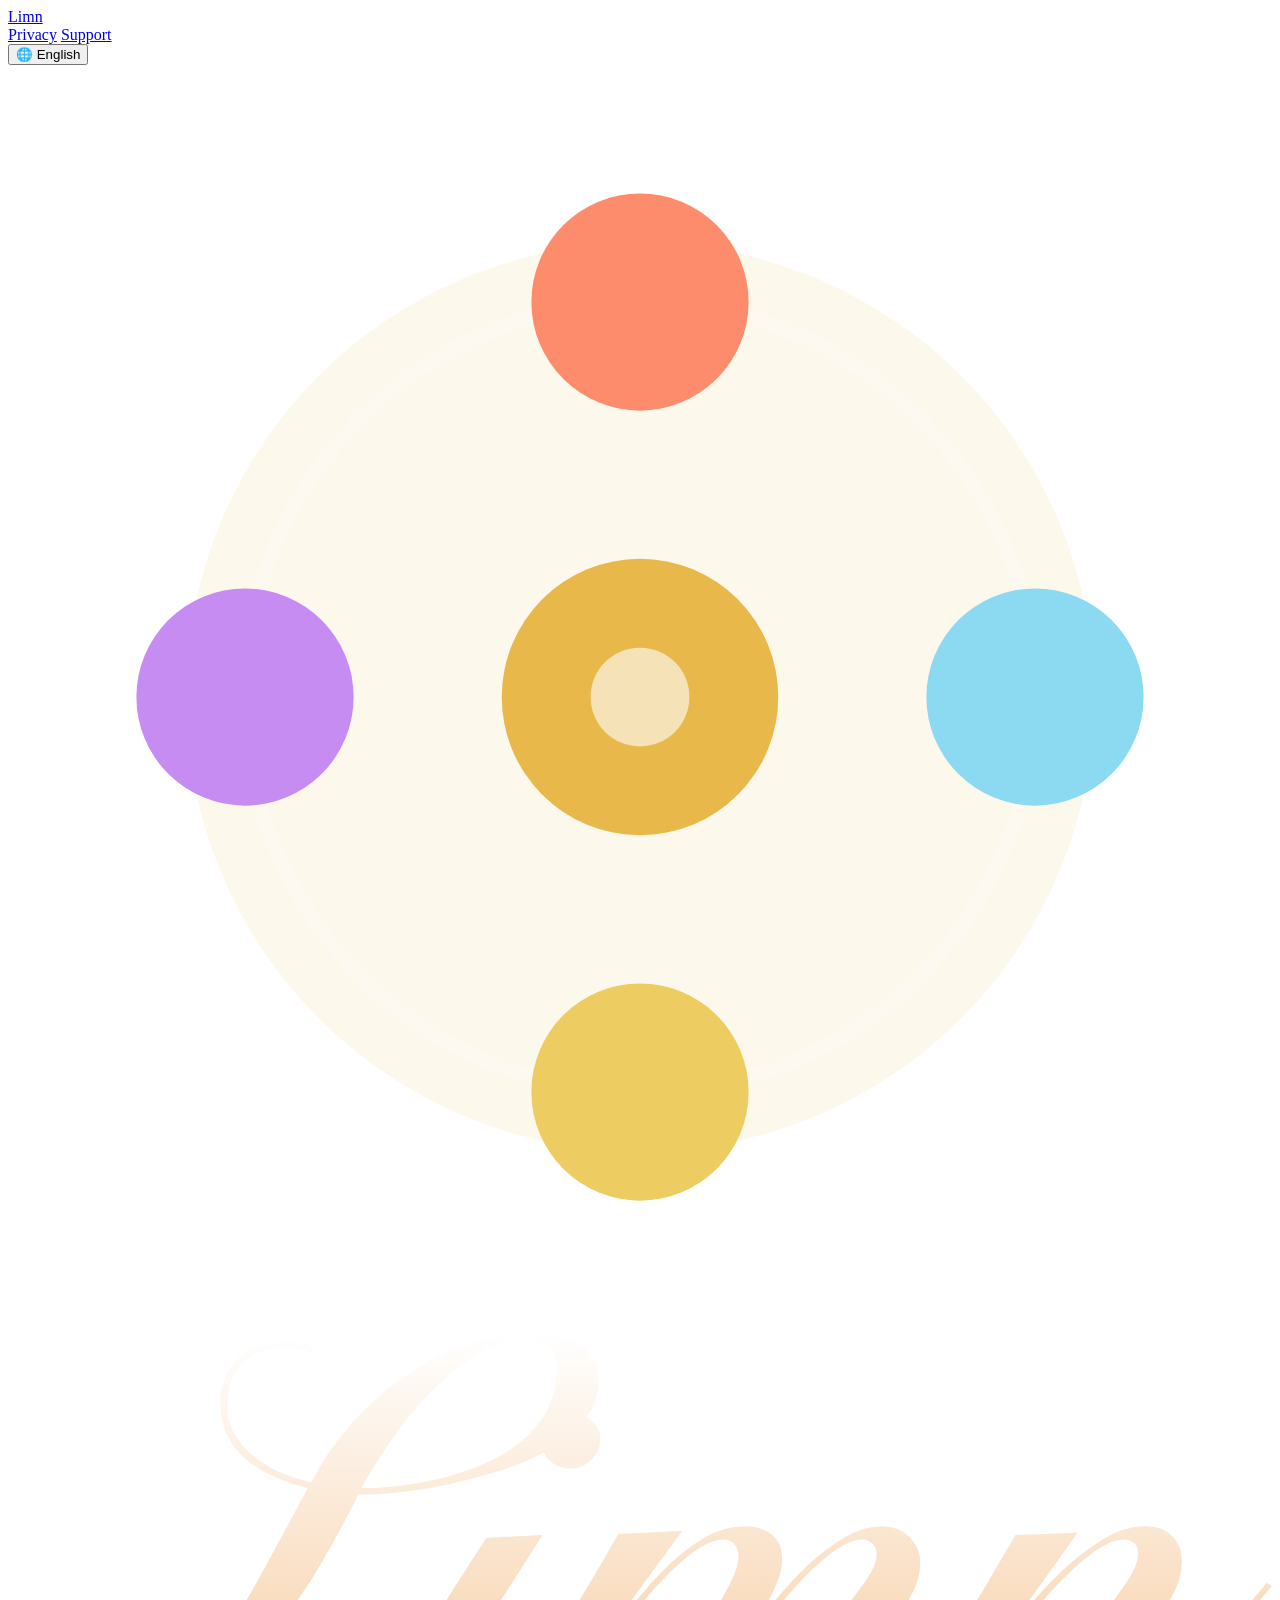
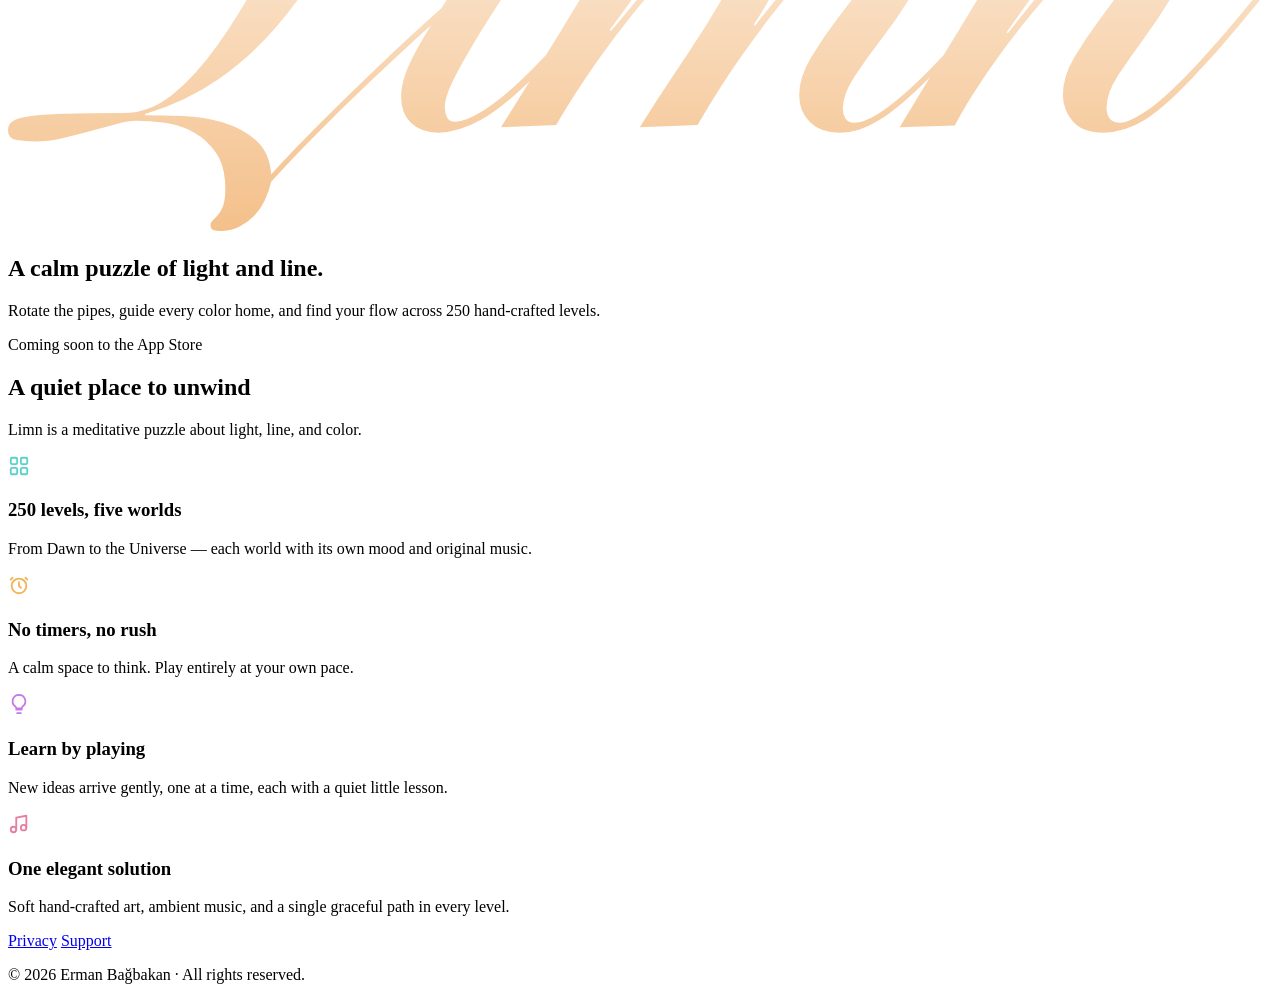
==== limn-game/index.html @ e61c1042 "Rename index.html to index.html" ====
<!doctype html>
<html lang="en">
<head>
<meta charset="utf-8">
<meta name="viewport" content="width=device-width, initial-scale=1">
<title>Limn — A calm puzzle of light and line</title>
<meta name="description" content="Limn is a meditative color-flow puzzle. Rotate the pipes, guide every color home, across 250 hand-crafted levels. No timers, no rush.">
<link rel="preconnect" href="https://fonts.googleapis.com">
<link rel="preconnect" href="https://fonts.gstatic.com" crossorigin>
<link href="https://fonts.googleapis.com/css2?family=Quicksand:wght@500;600;700&family=Sacramento&display=swap" rel="stylesheet">
<link rel="stylesheet" href="style.css">
<style>
  .spin{transform-origin:64px 64px;animation:spin 26s linear infinite}
  @keyframes spin{to{transform:rotate(360deg)}}
  @media(prefers-reduced-motion:reduce){.spin{animation:none}}
</style>
</head>
<body>
<header>
  <div class="wrap nav">
    <a class="brand" href="index.html"><span class="mark">Limn</span></a>
    <div class="nav-right">
      <a class="nav-link" href="privacy.html" data-i18n="nav.privacy">Privacy</a>
      <a class="nav-link" href="support.html" data-i18n="nav.support">Support</a>
      <div class="langpick">
        <button class="langbtn" aria-label="Language">🌐 <span class="langcur">English</span></button>
        <div class="langmenu" role="menu"></div>
      </div>
    </div>
  </div>
</header>

<main>
  <section class="hero wrap">
    <svg class="logo-orbit" viewBox="0 0 128 128" aria-hidden="true">
      <circle cx="64" cy="64" r="46" fill="rgba(232,184,75,.10)"/>
      <circle cx="64" cy="64" r="40" fill="none" stroke="rgba(255,255,255,.18)" stroke-width="1.5"/>
      <g class="spin">
        <circle cx="64" cy="24" r="11" fill="#fc8c6b"/>
        <circle cx="104" cy="64" r="11" fill="#8cd9f2"/>
        <circle cx="64" cy="104" r="11" fill="#edcc61"/>
        <circle cx="24" cy="64" r="11" fill="#c78cf2"/>
      </g>
      <circle cx="64" cy="64" r="14" fill="#e8b84b"/>
      <circle cx="64" cy="64" r="5" fill="rgba(255,255,255,.6)"/>
    </svg>
    <svg class="wordmark-svg" viewBox="0 0 463 182.4" role="img" aria-label="Limn" xmlns="http://www.w3.org/2000/svg">
      <defs><linearGradient id="wm" x1="0" y1="0" x2="0" y2="1"><stop offset="0" stop-color="#ffffff"/><stop offset="1" stop-color="#f4c08a"/></linearGradient></defs>
      <path fill="url(#wm)" d="M169.4 94.0 Q161.6 101.0 151.7 110.0 Q141.8 119.0 131.8 128.5 Q121.8 138.0 112.5 147.4 Q103.2 156.8 96.4 164.4 Q95.6 168.0 94.0 171.3 Q92.4 174.6 90.0 177.0 Q87.6 179.4 84.7 180.9 Q81.8 182.4 78.6 182.4 Q77.6 182.4 75.9 182.2 Q74.2 182.0 74.2 180.4 Q74.2 179.2 75.0 178.5 Q75.8 177.8 76.9 176.6 Q78.0 175.4 78.8 173.2 Q79.6 171.0 79.6 166.8 Q79.6 158.8 76.3 153.9 Q73.0 149.0 68.1 146.3 Q63.2 143.6 57.5 142.8 Q51.8 142.0 46.8 142.0 Q44.2 142.0 39.8 143.2 Q35.4 144.4 30.3 145.8 Q25.2 147.2 19.9 148.4 Q14.6 149.6 10.0 149.6 Q6.4 149.6 3.2 149.1 Q0.0 148.6 0.0 145.6 Q0.0 143.6 1.4 142.4 Q2.8 141.2 7.3 140.5 Q11.8 139.8 20.1 139.5 Q28.4 139.2 42.4 139.2 Q51.8 139.2 60.2 132.5 Q68.6 125.8 76.7 114.4 Q84.8 103.0 92.9 88.1 Q101.0 73.2 109.8 56.8 Q104.4 55.4 98.8 53.2 Q93.2 51.0 88.5 47.4 Q83.8 43.8 80.8 38.5 Q77.8 33.2 77.8 26.0 Q77.8 15.8 83.9 9.5 Q90.0 3.2 101.4 3.2 Q104.4 3.2 107.2 3.7 Q110.0 4.2 112.0 5.4 L111.2 7.2 Q109.0 6.4 106.7 6.0 Q104.4 5.6 101.6 5.6 Q96.0 5.6 91.9 7.3 Q87.8 9.0 85.2 11.9 Q82.6 14.8 81.4 18.5 Q80.2 22.2 80.2 26.2 Q80.2 31.8 82.7 36.5 Q85.2 41.2 89.5 44.8 Q93.8 48.4 99.4 50.9 Q105.0 53.4 111.2 54.6 Q116.6 43.8 125.1 34.0 Q133.6 24.2 144.2 16.6 Q154.8 9.0 167.0 4.5 Q179.2 0.0 192.0 0.0 Q196.2 0.0 200.5 0.8 Q204.8 1.6 208.3 3.5 Q211.8 5.4 214.1 8.7 Q216.4 12.0 216.4 17.0 Q216.4 25.0 211.6 31.2 Q206.8 37.4 199.0 42.1 Q191.2 46.8 181.5 50.0 Q171.8 53.2 162.0 55.3 Q152.2 57.4 143.4 58.3 Q134.6 59.2 128.4 59.2 Q121.6 72.6 114.4 85.0 Q107.2 97.4 98.0 108.0 Q88.8 118.6 77.2 126.7 Q65.6 134.8 50.2 139.6 L50.2 140.0 Q56.2 140.0 64.0 140.3 Q71.8 140.6 78.8 142.7 Q85.8 144.8 90.8 149.2 Q95.8 153.6 96.4 161.6 Q104.2 153.2 113.3 144.0 Q122.4 134.8 131.9 125.7 Q141.4 116.6 150.7 108.1 Q160.0 99.6 168.2 92.6 Z M201.2 12.4 Q201.2 8.4 198.5 5.4 Q195.8 2.4 189.2 2.4 Q180.2 2.4 171.3 8.1 Q162.4 13.8 154.4 22.1 Q146.4 30.4 140.0 39.8 Q133.6 49.2 129.4 56.8 Q135.2 56.8 142.8 56.0 Q150.4 55.2 158.4 53.3 Q166.4 51.4 174.1 48.1 Q181.8 44.8 187.8 39.9 Q193.8 35.0 197.5 28.2 Q201.2 21.4 201.2 12.4 Z M195.8 74.0 Q186.4 88.8 179.6 99.3 Q172.8 109.8 168.5 117.2 Q164.2 124.6 162.1 129.3 Q160.0 134.0 160.0 137.0 Q160.0 139.4 160.9 140.9 Q161.8 142.4 163.6 142.4 Q167.6 142.4 174.9 137.8 Q182.2 133.2 193.2 122.0 Q197.6 117.4 201.8 112.9 Q206.0 108.4 209.7 104.2 Q213.4 100.0 216.3 96.6 Q219.2 93.2 221.0 91.2 L222.8 92.4 Q220.4 95.6 216.9 99.7 Q213.4 103.8 209.4 108.3 Q205.4 112.8 201.2 117.2 Q197.0 121.6 193.0 125.6 Q181.4 137.2 173.1 141.8 Q164.8 146.4 157.8 146.4 Q151.2 146.4 147.6 142.8 Q144.0 139.2 144.0 133.4 Q144.0 129.4 145.5 125.1 Q147.0 120.8 150.6 114.4 Q154.2 108.0 160.2 98.5 Q166.2 89.0 175.2 75.0 Z M207.4 29.6 Q211.2 29.6 214.1 32.4 Q217.0 35.2 217.0 39.0 Q217.0 43.0 213.8 46.3 Q210.6 49.6 206.6 49.6 Q202.2 49.6 199.0 47.3 Q195.8 45.0 195.8 40.4 Q195.8 35.8 199.3 32.7 Q202.8 29.6 207.4 29.6 Z M273.6 107.2 Q277.4 102.4 282.6 96.1 Q287.8 89.8 293.9 84.2 Q300.0 78.6 306.7 74.7 Q313.4 70.8 320.0 70.8 Q326.4 70.8 330.3 74.8 Q334.2 78.8 334.2 84.0 Q334.2 90.8 329.8 97.9 Q325.4 105.0 320.0 112.0 Q314.6 119.0 310.2 125.6 Q305.8 132.2 305.8 137.6 Q305.8 139.8 306.8 141.3 Q307.8 142.8 310.0 142.8 Q318.2 142.8 336.8 124.2 Q344.4 116.6 351.7 108.1 Q359.0 99.6 364.4 92.6 L366.0 93.4 Q363.6 96.4 360.5 100.2 Q357.4 104.0 353.8 108.3 Q350.2 112.6 346.1 117.2 Q342.0 121.8 337.8 126.0 Q332.2 131.6 327.6 135.5 Q323.0 139.4 319.1 141.8 Q315.2 144.2 311.7 145.3 Q308.2 146.4 304.6 146.4 Q297.6 146.4 293.7 142.5 Q289.8 138.6 289.8 132.6 Q289.8 126.2 294.2 118.8 Q298.6 111.4 304.0 104.4 Q309.4 97.4 313.8 91.3 Q318.2 85.2 318.2 81.4 Q318.2 78.6 316.6 77.1 Q315.0 75.6 312.8 75.6 Q308.6 75.6 303.1 79.5 Q297.6 83.4 291.6 89.6 Q285.6 95.8 279.7 103.4 Q273.8 111.0 268.5 118.6 Q263.2 126.2 259.1 132.8 Q255.0 139.4 252.6 143.6 L231.4 144.4 Q238.2 133.6 244.7 123.9 Q251.2 114.2 256.3 106.1 Q261.4 98.0 264.5 91.8 Q267.6 85.6 267.6 82.0 Q267.6 79.6 266.2 77.6 Q264.8 75.6 261.8 75.6 Q257.6 75.6 252.1 79.5 Q246.6 83.4 240.6 89.6 Q234.6 95.8 228.5 103.4 Q222.4 111.0 217.0 118.6 Q211.6 126.2 207.4 132.8 Q203.2 139.4 200.8 143.6 L180.6 144.4 Q191.6 126.8 202.4 109.3 Q213.2 91.8 223.6 73.6 L247.0 72.4 L220.4 108.8 L220.8 109.2 Q225.0 104.4 230.3 97.8 Q235.6 91.2 241.8 85.2 Q248.0 79.2 255.1 75.0 Q262.2 70.8 270.2 70.8 Q275.8 70.8 279.7 73.8 Q283.6 76.8 283.6 82.8 Q283.6 85.6 282.6 88.8 Q281.6 92.0 280.1 95.1 Q278.6 98.2 276.7 101.3 Q274.8 104.4 273.2 106.8 Z M366.2 110.0 Q369.0 106.4 374.3 99.8 Q379.6 93.2 386.4 86.8 Q393.2 80.4 401.0 75.6 Q408.8 70.8 416.6 70.8 Q423.2 70.8 426.6 74.5 Q430.0 78.2 430.0 83.6 Q430.0 90.4 425.7 97.5 Q421.4 104.6 416.2 111.7 Q411.0 118.8 406.7 125.3 Q402.4 131.8 402.4 137.4 Q402.4 139.8 403.6 141.3 Q404.8 142.8 407.6 142.8 Q410.4 142.8 416.9 138.5 Q423.4 134.2 434.4 122.6 Q443.0 113.4 450.2 104.7 Q457.4 96.0 461.0 91.6 L463.0 92.6 Q457.8 98.8 450.2 108.0 Q442.6 117.2 434.0 126.2 Q423.6 137.2 416.3 141.8 Q409.0 146.4 401.2 146.4 Q393.6 146.4 390.0 142.2 Q386.4 138.0 386.4 132.6 Q386.4 125.8 390.7 118.6 Q395.0 111.4 400.2 104.5 Q405.4 97.6 409.7 91.4 Q414.0 85.2 414.0 80.6 Q414.0 78.4 412.6 77.0 Q411.2 75.6 408.4 75.6 Q404.4 75.6 399.0 79.3 Q393.6 83.0 387.6 88.9 Q381.6 94.8 375.4 102.3 Q369.2 109.8 363.7 117.3 Q358.2 124.8 353.8 131.8 Q349.4 138.8 346.8 143.8 L326.6 144.4 Q337.2 126.8 347.9 109.5 Q358.6 92.2 369.0 74.0 L391.8 73.2 L365.8 109.6 Z"/>
    </svg>
    <h1 class="tagline" data-i18n="hero.tag">A calm puzzle of light and line.</h1>
    <p class="subtag" data-i18n="hero.sub">Rotate the pipes, guide every color home, and find your flow across 250 hand-crafted levels.</p>
    <span class="cta soon" data-i18n="hero.cta">Coming soon to the App Store</span>
    <div class="dots">
      <i style="background:#5bd1c9"></i><i style="background:#f2b45a"></i>
      <i style="background:#c57be6"></i><i style="background:#6e9bea"></i><i style="background:#e87da2"></i>
    </div>
  </section>

  <section class="section wrap">
    <h2 data-i18n="feat.title">A quiet place to unwind</h2>
    <p class="lead" data-i18n="feat.lead">Limn is a meditative puzzle about light, line, and color.</p>
    <div class="grid">
      <div class="card">
        <div class="ic" style="color:#5bd1c9">
          <svg width="22" height="22" viewBox="0 0 24 24" fill="none" stroke="currentColor" stroke-width="2" stroke-linecap="round"><rect x="3" y="3" width="7" height="7" rx="1.5"/><rect x="14" y="3" width="7" height="7" rx="1.5"/><rect x="3" y="14" width="7" height="7" rx="1.5"/><rect x="14" y="14" width="7" height="7" rx="1.5"/></svg>
        </div>
        <h3 data-i18n="f1.t">250 levels, five worlds</h3>
        <p data-i18n="f1.b">From Dawn to the Universe — each world with its own mood and original music.</p>
      </div>
      <div class="card">
        <div class="ic" style="color:#f2b45a">
          <svg width="22" height="22" viewBox="0 0 24 24" fill="none" stroke="currentColor" stroke-width="2" stroke-linecap="round"><circle cx="12" cy="13" r="8"/><path d="M12 9v4l2 2"/><path d="M5 4 3 6M19 4l2 2"/></svg>
        </div>
        <h3 data-i18n="f2.t">No timers, no rush</h3>
        <p data-i18n="f2.b">A calm space to think. Play entirely at your own pace.</p>
      </div>
      <div class="card">
        <div class="ic" style="color:#c57be6">
          <svg width="22" height="22" viewBox="0 0 24 24" fill="none" stroke="currentColor" stroke-width="2" stroke-linecap="round" stroke-linejoin="round"><path d="M9 18h6M10 22h4M12 2a7 7 0 0 0-4 12.7c.6.5 1 1.2 1 2h6c0-.8.4-1.5 1-2A7 7 0 0 0 12 2Z"/></svg>
        </div>
        <h3 data-i18n="f3.t">Learn by playing</h3>
        <p data-i18n="f3.b">New ideas arrive gently, one at a time, each with a quiet little lesson.</p>
      </div>
      <div class="card">
        <div class="ic" style="color:#e87da2">
          <svg width="22" height="22" viewBox="0 0 24 24" fill="none" stroke="currentColor" stroke-width="2" stroke-linecap="round" stroke-linejoin="round"><path d="M9 18V5l11-2v13"/><circle cx="6" cy="18" r="3"/><circle cx="17" cy="16" r="3"/></svg>
        </div>
        <h3 data-i18n="f4.t">One elegant solution</h3>
        <p data-i18n="f4.b">Soft hand-crafted art, ambient music, and a single graceful path in every level.</p>
      </div>
    </div>
  </section>
</main>

<footer>
  <div class="wrap">
    <div class="foot-links">
      <a href="privacy.html" data-i18n="nav.privacy">Privacy</a>
      <a href="support.html" data-i18n="nav.support">Support</a>
    </div>
    <p class="copy">© 2026 Erman Bağbakan · <span data-i18n="foot.rights">All rights reserved.</span></p>
  </div>
</footer>
<script src="i18n.js"></script>
</body>
</html>
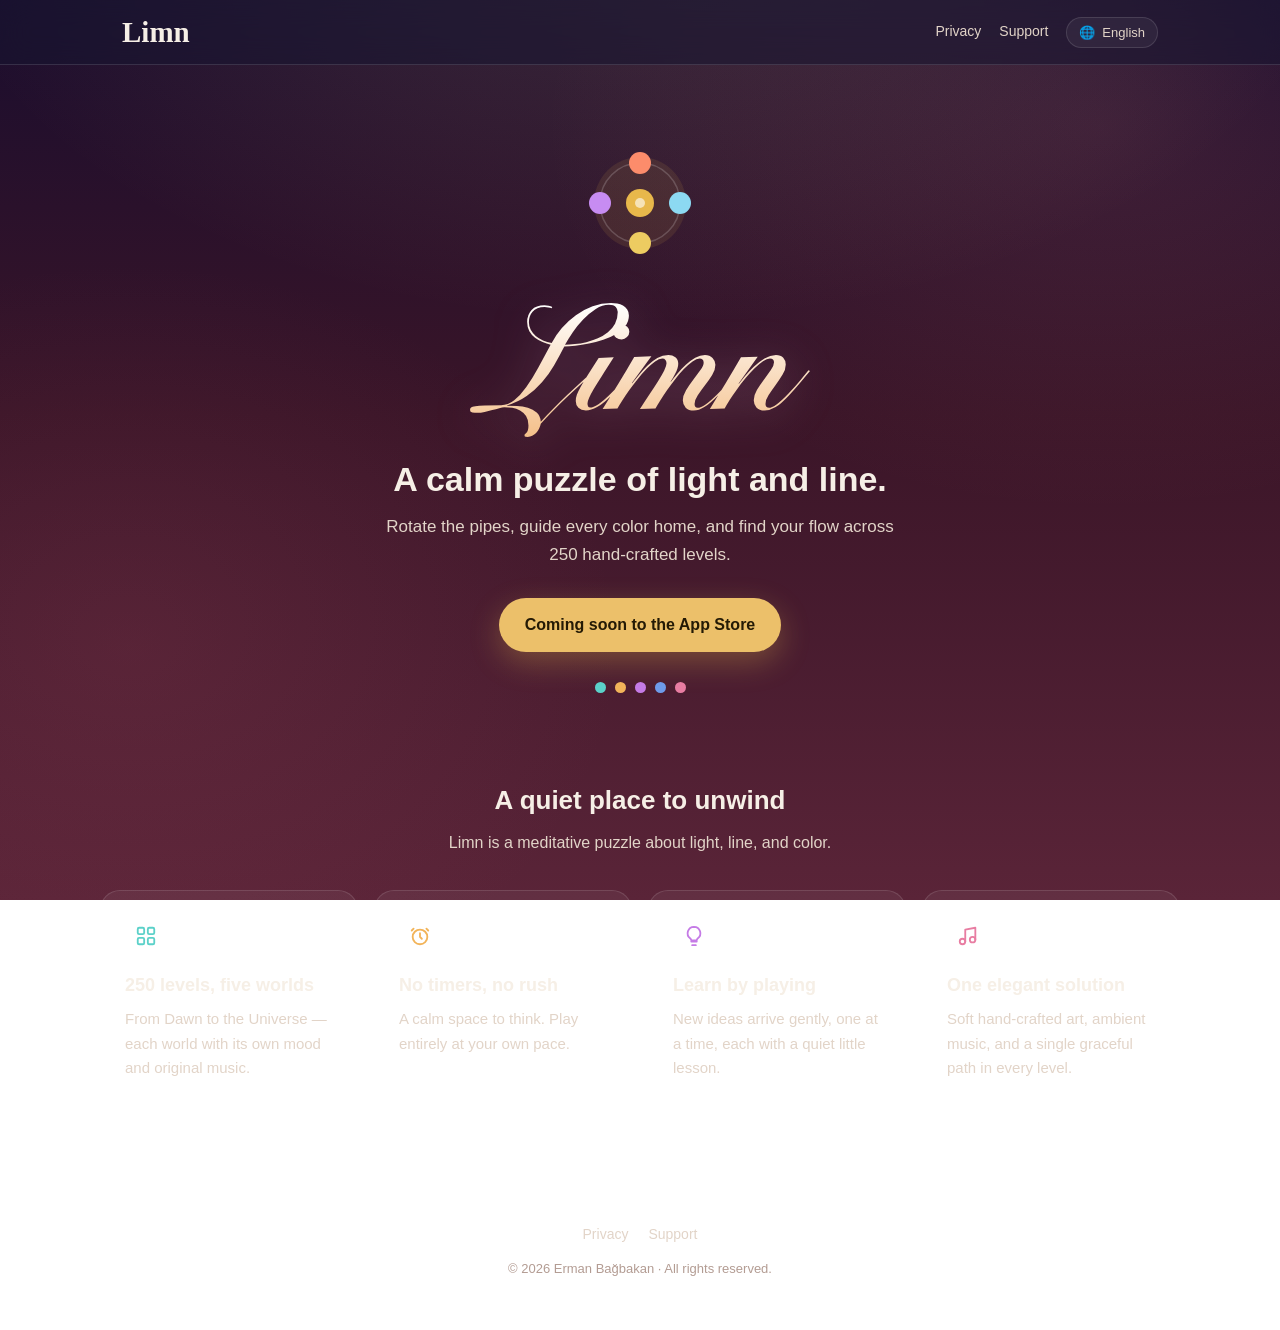
==== commit c2fa223a: "limn-game: hero CTA aktif App Store linki (app yayinda)" ====
--- a/limn-game/index.html
+++ b/limn-game/index.html
@@ -50,7 +50,7 @@
     </svg>
     <h1 class="tagline" data-i18n="hero.tag">A calm puzzle of light and line.</h1>
     <p class="subtag" data-i18n="hero.sub">Rotate the pipes, guide every color home, and find your flow across 250 hand-crafted levels.</p>
-    <span class="cta soon" data-i18n="hero.cta">Coming soon to the App Store</span>
+    <a class="cta" href="https://apps.apple.com/app/id6781286659" target="_blank" rel="noopener" data-i18n="hero.cta">Download on the App Store</a>
     <div class="dots">
       <i style="background:#5bd1c9"></i><i style="background:#f2b45a"></i>
       <i style="background:#c57be6"></i><i style="background:#6e9bea"></i><i style="background:#e87da2"></i>
--- a/limn-game/style.css
+++ b/limn-game/style.css
@@ -0,0 +1,101 @@
+/* Limn — site styles. Meditative dark gradient, glowing pipe-color accents. */
+:root{
+  --bg0:#1a0d2e; --bg1:#3a1528; --bg2:#5a2438; --warm:#f4c08a;
+  --ink:#f6efe6; --ink-dim:#e2d4c8; --ink-faint:#b39c93;
+  --teal:#5bd1c9; --amber:#f2b45a; --violet:#c57be6; --blue:#6e9bea; --rose:#e87da2;
+  --gold:#ecc06a; --card:rgba(255,255,255,.05); --line:rgba(255,255,255,.12);
+  --maxw:1080px; --radius:20px;
+}
+*{box-sizing:border-box;margin:0;padding:0}
+html{scroll-behavior:smooth}
+body{
+  font-family:-apple-system,BlinkMacSystemFont,"Segoe UI",Inter,Roboto,sans-serif;
+  color:var(--ink); line-height:1.65; -webkit-font-smoothing:antialiased;
+  background:
+    radial-gradient(1200px 720px at 50% -12%, rgba(245,196,128,.17), transparent 60%),
+    radial-gradient(900px 620px at 86% 14%, rgba(224,128,132,.13), transparent 62%),
+    radial-gradient(820px 640px at 10% 72%, rgba(150,66,86,.20), transparent 60%),
+    linear-gradient(180deg,var(--bg0) 0%,var(--bg1) 46%,var(--bg2) 100%);
+  background-attachment:fixed; min-height:100vh;
+}
+.wrap{max-width:var(--maxw);margin:0 auto;padding:0 22px}
+a{color:inherit}
+
+/* Header / nav */
+header{position:sticky;top:0;z-index:20;backdrop-filter:blur(14px);
+  background:rgba(23,20,48,.55);border-bottom:1px solid var(--line)}
+.nav{display:flex;align-items:center;justify-content:space-between;height:64px}
+.brand{display:flex;align-items:center;gap:10px;text-decoration:none}
+.brand .mark{font-family:"Snell Roundhand","Sacramento",cursive;font-weight:700;font-size:29px;color:var(--ink);line-height:1}
+.nav-right{display:flex;align-items:center;gap:18px}
+.nav-right a{font-size:14px;color:var(--ink-dim);text-decoration:none;font-weight:500}
+.nav-right a:hover{color:var(--ink)}
+.langpick{position:relative}
+.langbtn{display:flex;align-items:center;gap:7px;background:var(--card);border:1px solid var(--line);
+  color:var(--ink-dim);padding:7px 12px;border-radius:999px;font-size:13px;cursor:pointer;font-weight:500}
+.langbtn:hover{color:var(--ink);border-color:rgba(255,255,255,.22)}
+.langmenu{position:absolute;right:0;top:46px;background:#221d40;border:1px solid var(--line);
+  border-radius:14px;padding:6px;min-width:180px;display:none;box-shadow:0 18px 40px rgba(0,0,0,.45);max-height:60vh;overflow:auto}
+.langmenu.open{display:block}
+.langmenu button{display:block;width:100%;text-align:left;background:none;border:0;color:var(--ink-dim);
+  padding:9px 12px;border-radius:9px;font-size:14px;cursor:pointer}
+.langmenu button:hover{background:rgba(255,255,255,.06);color:var(--ink)}
+.langmenu button.active{color:var(--gold)}
+
+/* Hero */
+.hero{text-align:center;padding:74px 0 40px}
+.logo-orbit{width:128px;height:128px;margin:0 auto 26px}
+.wordmark-svg{display:block;width:min(340px,74vw);height:auto;margin:2px auto 0;
+  filter:drop-shadow(0 6px 22px rgba(185,139,168,.35))}
+.tagline{font-family:"Quicksand",sans-serif;font-weight:600;font-size:clamp(22px,4.4vw,34px);margin:14px 0 6px}
+.subtag{color:var(--ink-dim);max-width:540px;margin:0 auto;font-size:17px}
+.cta{display:inline-flex;align-items:center;gap:10px;margin-top:28px;background:var(--gold);color:#241a05;
+  font-weight:700;padding:14px 26px;border-radius:999px;text-decoration:none;font-size:16px;
+  box-shadow:0 10px 30px rgba(232,184,75,.3)}
+.cta.soon{background:rgba(236,192,106,.10);color:var(--gold);border:1px solid rgba(236,192,106,.42);box-shadow:none;cursor:default}
+.dots{display:flex;gap:9px;justify-content:center;margin-top:30px}
+.dots i{width:11px;height:11px;border-radius:50%;display:block}
+
+/* Features */
+.section{padding:46px 0}
+.section h2{font-family:"Quicksand",sans-serif;font-weight:700;font-size:26px;text-align:center;margin-bottom:8px}
+.section .lead{text-align:center;color:var(--ink-dim);max-width:560px;margin:0 auto 34px}
+.grid{display:grid;grid-template-columns:repeat(auto-fit,minmax(230px,1fr));gap:16px}
+.card{background:var(--card);border:1px solid var(--line);border-radius:var(--radius);padding:24px}
+.card .ic{width:42px;height:42px;border-radius:12px;display:flex;align-items:center;justify-content:center;
+  font-size:22px;margin-bottom:14px;background:rgba(255,255,255,.06)}
+.card h3{font-family:"Quicksand",sans-serif;font-weight:600;font-size:18px;margin-bottom:6px}
+.card p{color:var(--ink-dim);font-size:15px}
+
+/* Content pages (privacy / support) */
+.page{padding:54px 0 30px;max-width:760px;margin:0 auto}
+.page h1{font-family:"Quicksand",sans-serif;font-weight:700;font-size:32px;margin-bottom:6px}
+.page .updated{color:var(--ink-faint);font-size:14px;margin-bottom:8px}
+.page .note{background:var(--card);border:1px solid var(--line);border-radius:12px;padding:10px 14px;
+  font-size:14px;color:var(--ink-dim);margin:14px 0 26px}
+.page h2{font-family:"Quicksand",sans-serif;font-weight:600;font-size:20px;margin:30px 0 8px;color:var(--ink)}
+.page h3{font-weight:600;font-size:16px;margin:18px 0 4px}
+.page p,.page li{color:var(--ink-dim);font-size:15.5px;margin-bottom:10px}
+.page ul{padding-left:22px;margin-bottom:10px}
+.page a{color:var(--teal);text-decoration:none}
+.page a:hover{text-decoration:underline}
+.email-pill{display:inline-flex;align-items:center;gap:9px;background:var(--card);border:1px solid var(--line);
+  border-radius:999px;padding:11px 20px;text-decoration:none;color:var(--ink);font-weight:600;margin-top:6px}
+.faq{margin-top:8px}
+.faq details{background:var(--card);border:1px solid var(--line);border-radius:14px;padding:4px 18px;margin-bottom:10px}
+.faq summary{cursor:pointer;padding:14px 0;font-weight:600;color:var(--ink);list-style:none}
+.faq summary::-webkit-details-marker{display:none}
+.faq details[open] summary{color:var(--gold)}
+.faq p{padding:0 0 14px}
+
+/* Footer */
+footer{border-top:1px solid var(--line);margin-top:40px;padding:30px 0 50px;text-align:center}
+.foot-links{display:flex;gap:20px;justify-content:center;flex-wrap:wrap;margin-bottom:12px}
+.foot-links a{color:var(--ink-dim);text-decoration:none;font-size:14px}
+.foot-links a:hover{color:var(--ink)}
+.copy{color:var(--ink-faint);font-size:13px}
+
+@media(max-width:560px){
+  .hero{padding:54px 0 30px}
+  .nav-right{gap:12px}.nav-right .nav-link{display:none}
+}
